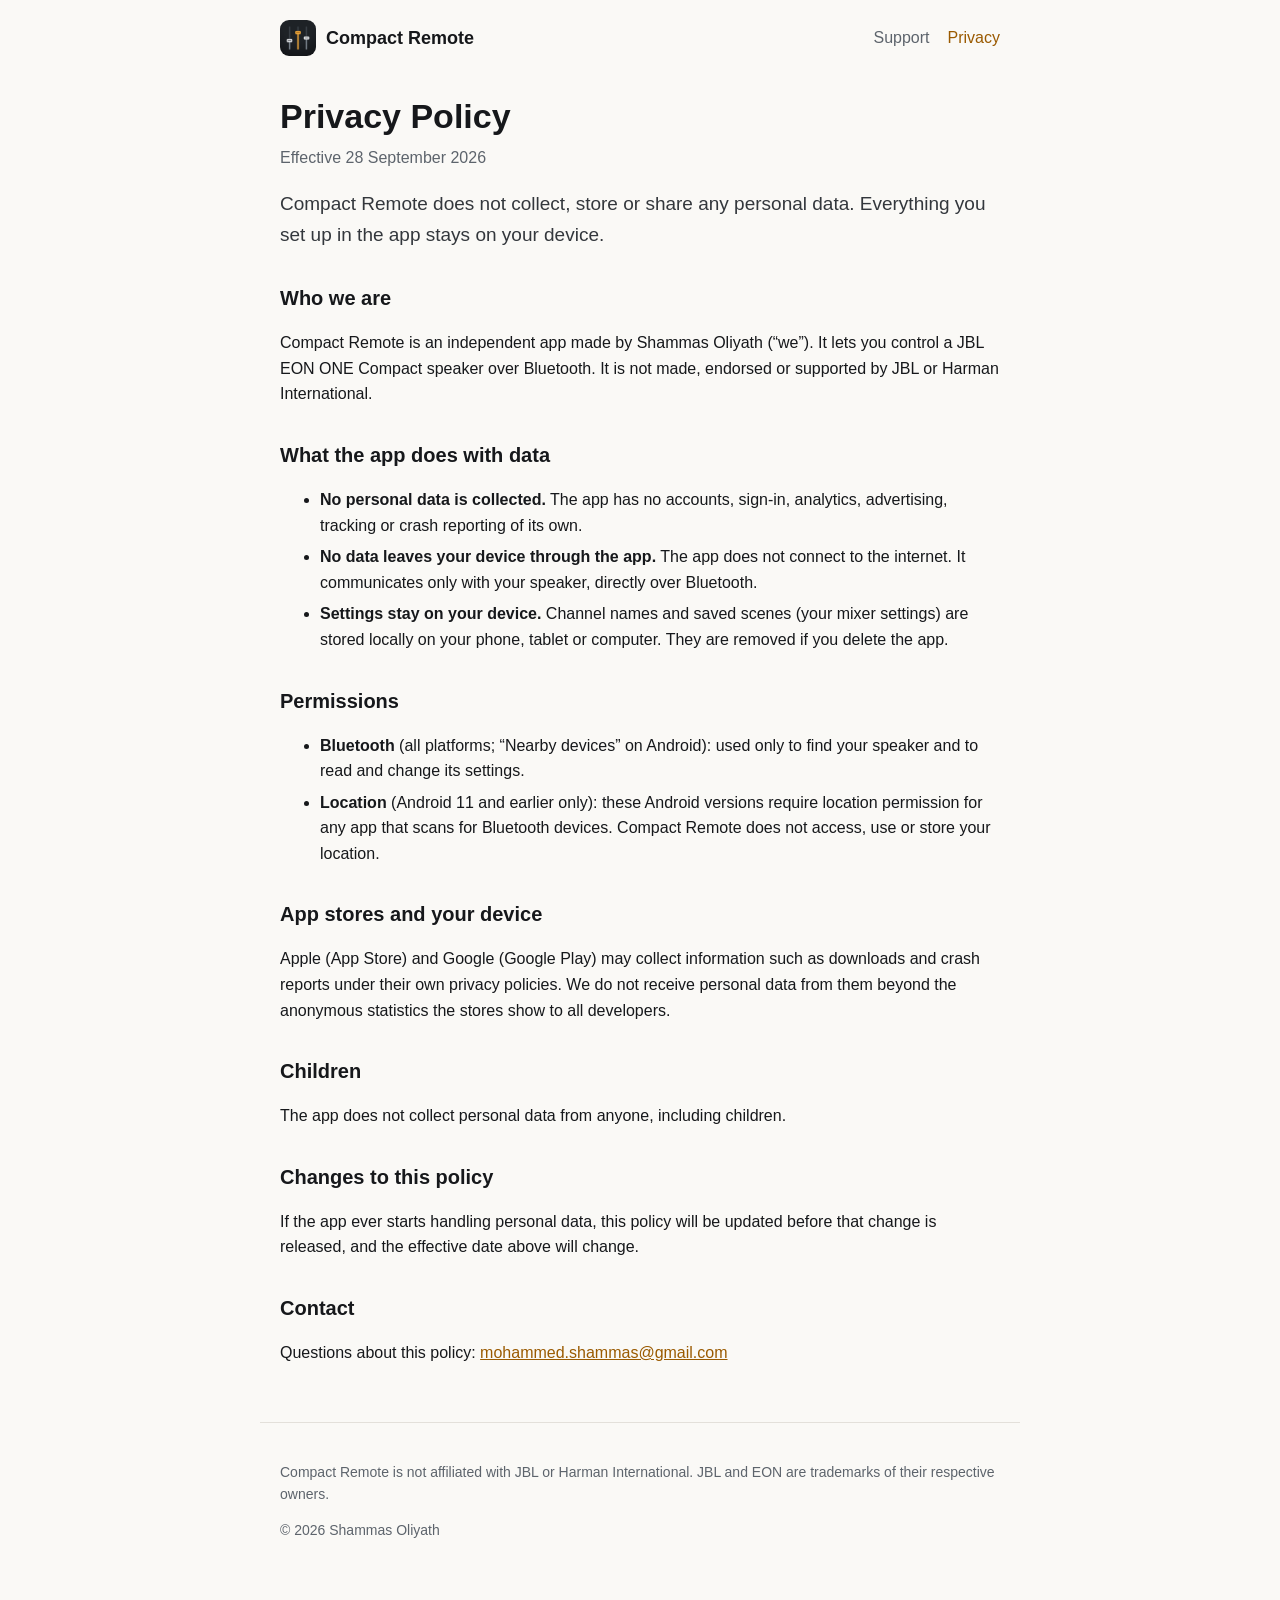
==== privacy.html @ 10704886 "Support and privacy pages for Compact Remote Co-Authored-By: Claude Opus 5.5 <noreply@anthropic.com>" ====
<!doctype html>
<html lang="en">
<head>
<meta charset="utf-8">
<meta name="viewport" content="width=device-width, initial-scale=1">
<title>Privacy Policy · Compact Remote</title>
<meta name="description" content="Privacy policy for the Compact Remote app.">
<link rel="icon" href="icon.png">
<link rel="stylesheet" href="style.css">
</head>
<body>
<header class="top">
  <a class="brand" href="index.html"><img src="icon.png" alt="" width="36" height="36">Compact Remote</a>
  <nav><a href="index.html">Support</a><a href="privacy.html" aria-current="page">Privacy</a></nav>
</header>
<main>
  <h1>Privacy Policy</h1>
  <p class="meta">Effective 28 September 2026</p>

  <p class="lead">Compact Remote does not collect, store or share any personal data. Everything you set up in the app stays on your device.</p>

  <h2>Who we are</h2>
  <p>Compact Remote is an independent app made by Shammas Oliyath (“we”). It lets you control a JBL EON ONE Compact speaker over Bluetooth. It is not made, endorsed or supported by JBL or Harman International.</p>

  <h2>What the app does with data</h2>
  <ul>
    <li><strong>No personal data is collected.</strong> The app has no accounts, sign-in, analytics, advertising, tracking or crash reporting of its own.</li>
    <li><strong>No data leaves your device through the app.</strong> The app does not connect to the internet. It communicates only with your speaker, directly over Bluetooth.</li>
    <li><strong>Settings stay on your device.</strong> Channel names and saved scenes (your mixer settings) are stored locally on your phone, tablet or computer. They are removed if you delete the app.</li>
  </ul>

  <h2>Permissions</h2>
  <ul>
    <li><strong>Bluetooth</strong> (all platforms; “Nearby devices” on Android): used only to find your speaker and to read and change its settings.</li>
    <li><strong>Location</strong> (Android 11 and earlier only): these Android versions require location permission for any app that scans for Bluetooth devices. Compact Remote does not access, use or store your location.</li>
  </ul>

  <h2>App stores and your device</h2>
  <p>Apple (App Store) and Google (Google Play) may collect information such as downloads and crash reports under their own privacy policies. We do not receive personal data from them beyond the anonymous statistics the stores show to all developers.</p>

  <h2>Children</h2>
  <p>The app does not collect personal data from anyone, including children.</p>

  <h2>Changes to this policy</h2>
  <p>If the app ever starts handling personal data, this policy will be updated before that change is released, and the effective date above will change.</p>

  <h2>Contact</h2>
  <p>Questions about this policy: <a href="mailto:mohammed.shammas@gmail.com">mohammed.shammas@gmail.com</a></p>
</main>
<footer>
  <p>Compact Remote is not affiliated with JBL or Harman International. JBL and EON are trademarks of their respective owners.</p>
  <p>© 2026 Shammas Oliyath</p>
</footer>
</body>
</html>
---- style.css ----
:root {
  --ground: #0e1012; --panel: #171a1e; --line: #23282e;
  --text: #e8eaed; --soft: #c9ced4; --muted: #9aa3ad; --accent: #f2a93b;
}
@media (prefers-color-scheme: light) {
  :root { --ground: #faf9f6; --panel: #ffffff; --line: #e3e0da; --text: #16181b; --soft: #33373c; --muted: #5d646c; --accent: #9a5a00; }
}
* { box-sizing: border-box; }
body {
  margin: 0; background: var(--ground); color: var(--text);
  font: 16px/1.6 -apple-system, BlinkMacSystemFont, "Segoe UI", "Helvetica Neue", sans-serif;
}
a { color: var(--accent); }
.top {
  max-width: 760px; margin: 0 auto; padding: 20px 20px 0;
  display: flex; align-items: center; justify-content: space-between; gap: 16px; flex-wrap: wrap;
}
.brand { display: flex; align-items: center; gap: 10px; color: var(--text); text-decoration: none; font-weight: 700; font-size: 18px; }
.brand img { border-radius: 9px; }
nav { display: flex; gap: 18px; }
nav a { color: var(--muted); text-decoration: none; font-weight: 500; }
nav a[aria-current="page"] { color: var(--accent); }
main { max-width: 760px; margin: 0 auto; padding: 8px 20px 40px; }
h1 { font-size: 34px; line-height: 1.2; margin: 32px 0 8px; }
h2 { font-size: 20px; margin: 32px 0 8px; }
.meta { color: var(--muted); margin-top: 0; }
.lead { font-size: 19px; color: var(--soft); }
li { margin: 6px 0; }
details { background: var(--panel); border: 1px solid var(--line); border-radius: 12px; padding: 12px 16px; margin: 10px 0; }
summary { cursor: pointer; font-weight: 600; }
details p { color: var(--soft); margin-bottom: 0; }
footer { max-width: 760px; margin: 0 auto; padding: 24px 20px 48px; border-top: 1px solid var(--line); color: var(--muted); font-size: 14px; }
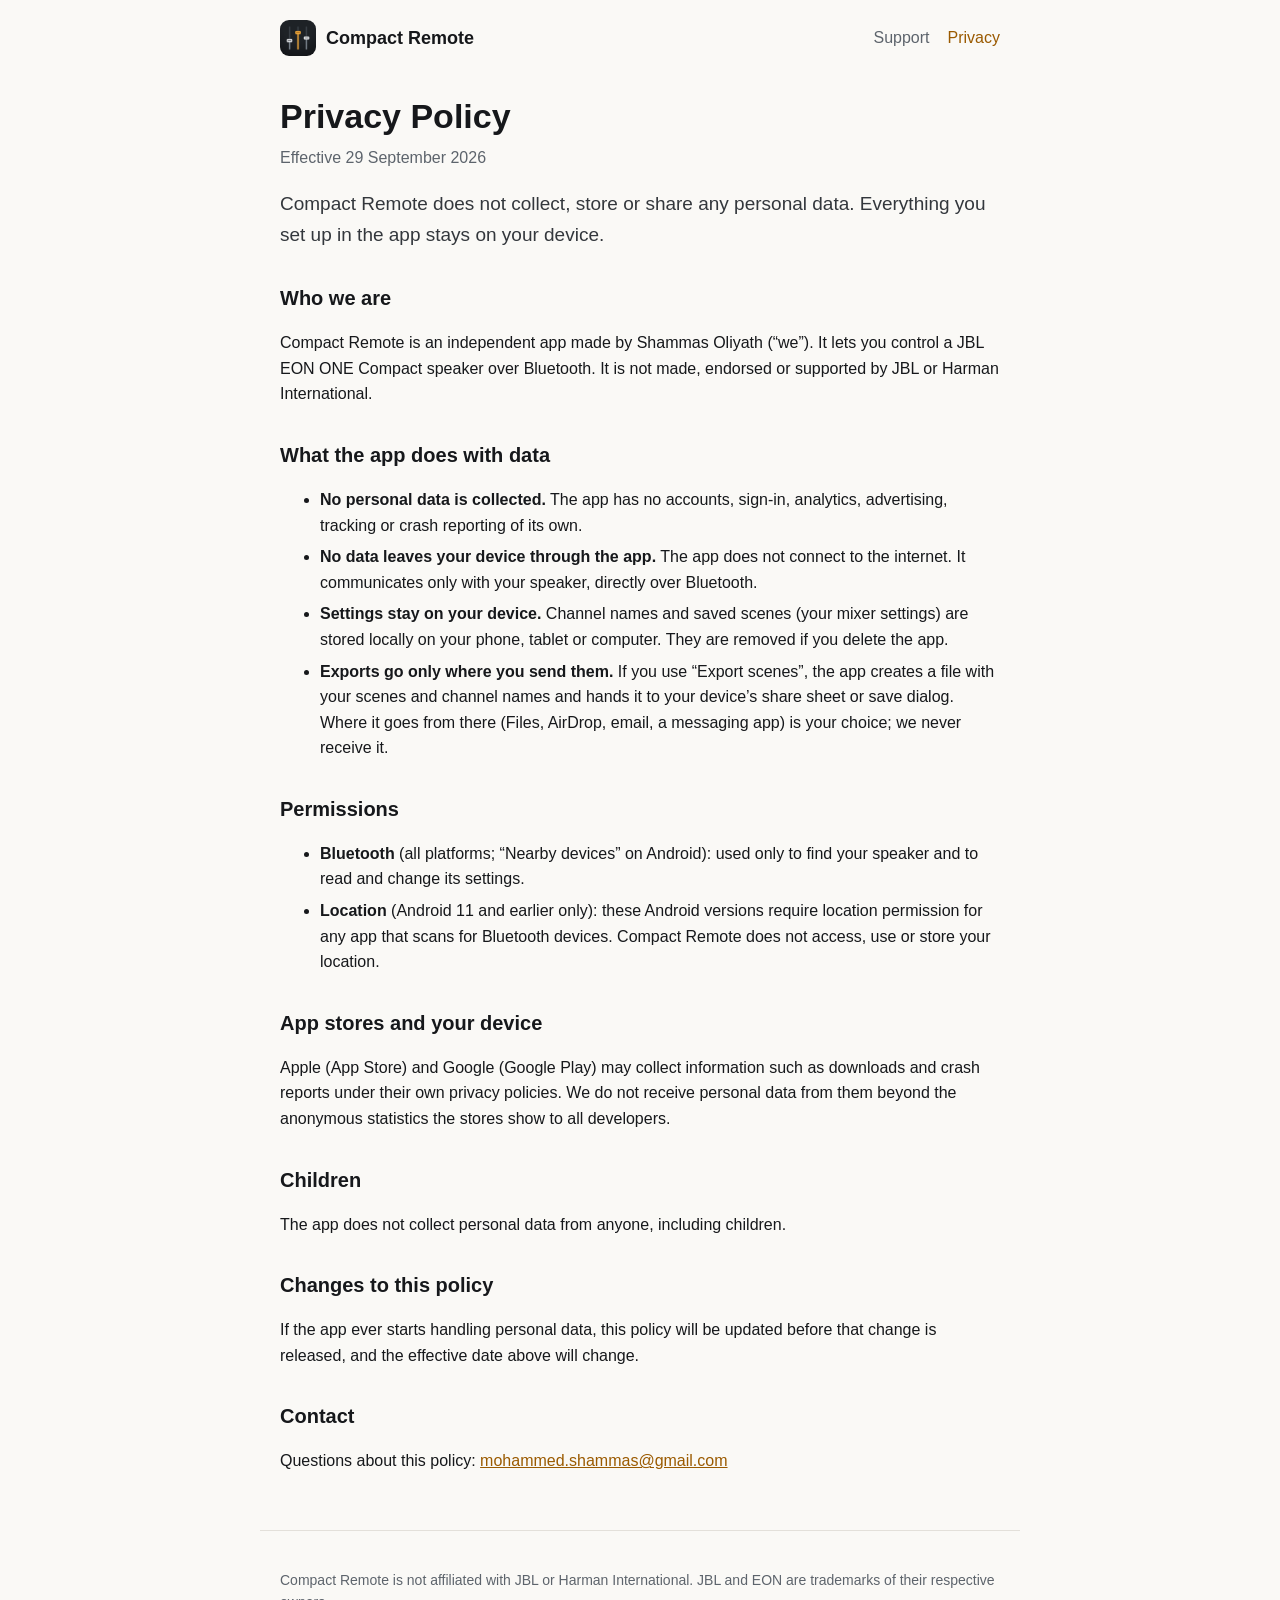
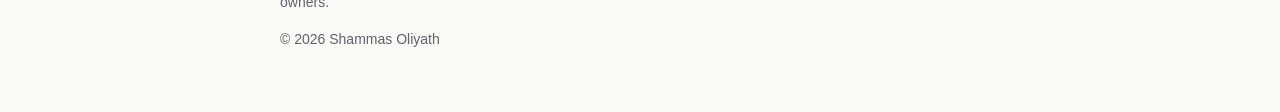
==== commit 9281928a: "Mention scene export in privacy policy and support page Co-Authored-By: Claude Opus 5.5 <noreply@ant" ====
--- a/privacy.html
+++ b/privacy.html
@@ -15,7 +15,7 @@
 </header>
 <main>
   <h1>Privacy Policy</h1>
-  <p class="meta">Effective 28 September 2026</p>
+  <p class="meta">Effective 29 September 2026</p>
 
   <p class="lead">Compact Remote does not collect, store or share any personal data. Everything you set up in the app stays on your device.</p>
 
@@ -27,6 +27,7 @@
     <li><strong>No personal data is collected.</strong> The app has no accounts, sign-in, analytics, advertising, tracking or crash reporting of its own.</li>
     <li><strong>No data leaves your device through the app.</strong> The app does not connect to the internet. It communicates only with your speaker, directly over Bluetooth.</li>
     <li><strong>Settings stay on your device.</strong> Channel names and saved scenes (your mixer settings) are stored locally on your phone, tablet or computer. They are removed if you delete the app.</li>
+    <li><strong>Exports go only where you send them.</strong> If you use “Export scenes”, the app creates a file with your scenes and channel names and hands it to your device’s share sheet or save dialog. Where it goes from there (Files, AirDrop, email, a messaging app) is your choice; we never receive it.</li>
   </ul>
 
   <h2>Permissions</h2>
